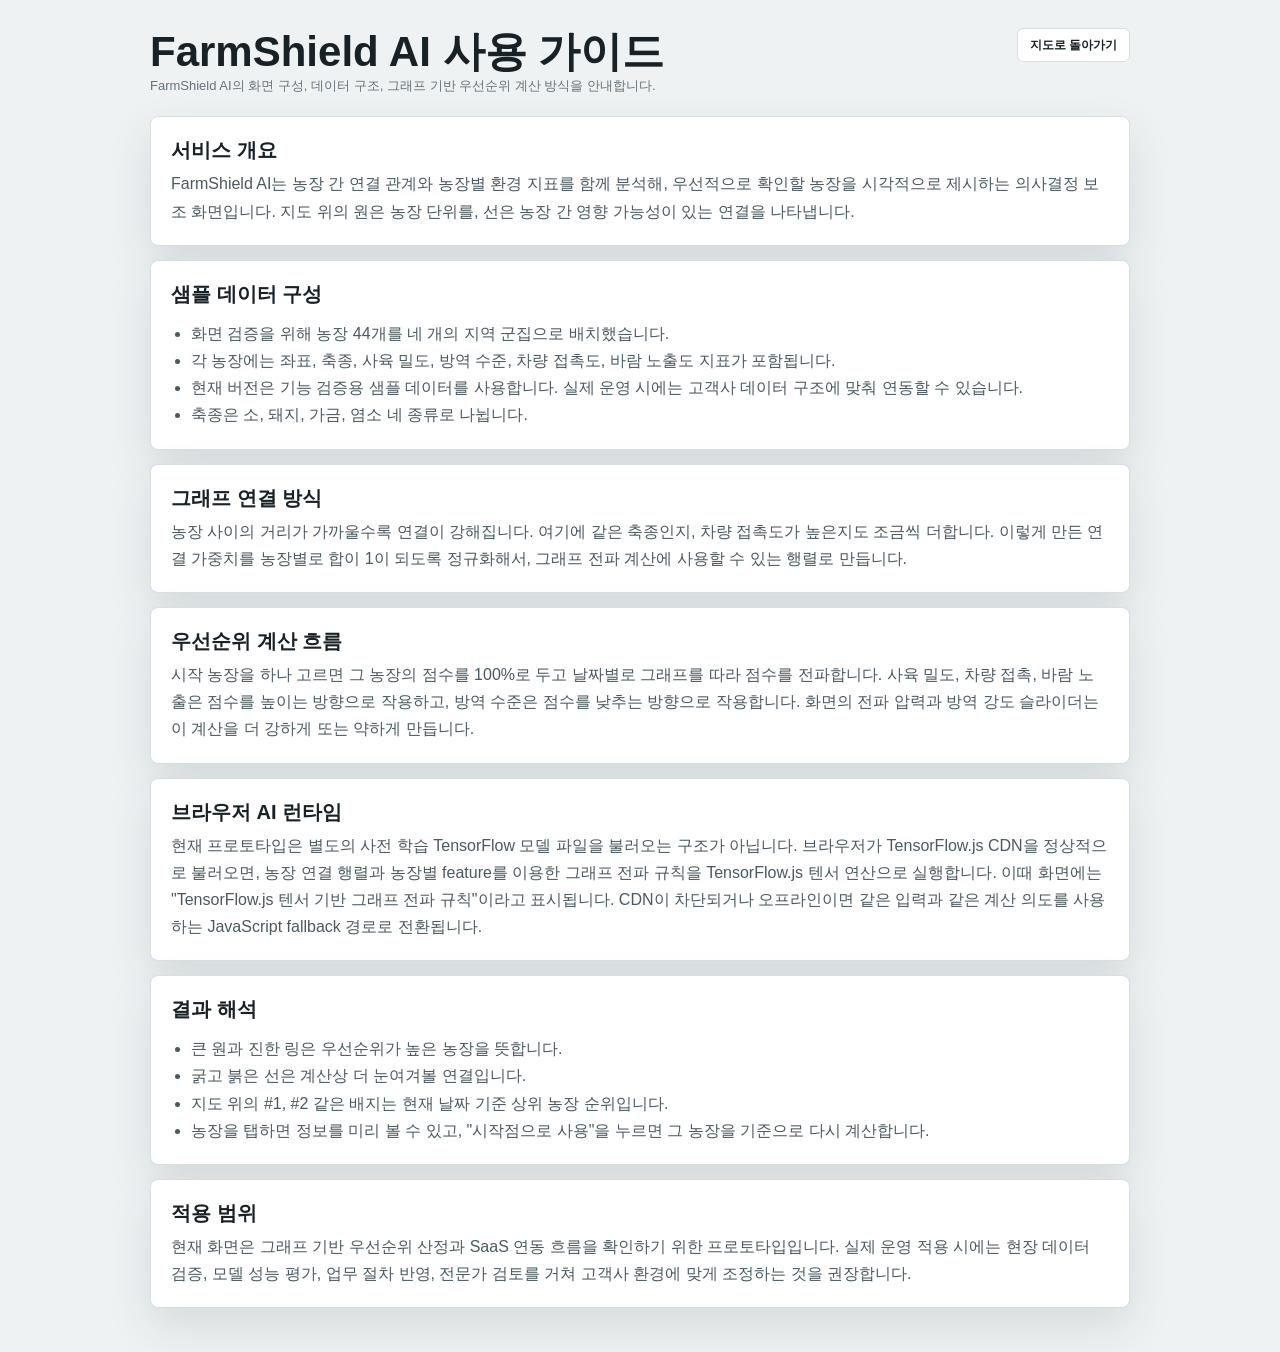
==== help.html @ 6f5e9ddd "Initial commit" ====
<!doctype html>
<html lang="ko">
  <head>
    <meta charset="UTF-8" />
    <meta name="viewport" content="width=device-width, initial-scale=1.0" />
    <title>FarmShield AI 도움말</title>
    <link rel="stylesheet" href="./styles.css" />
  </head>
  <body>
    <main class="help-shell">
      <header class="help-header">
        <div>
          <h1>FarmShield AI 사용 가이드</h1>
          <p class="note">FarmShield AI의 화면 구성, 데이터 구조, 그래프 기반 우선순위 계산 방식을 안내합니다.</p>
        </div>
        <a class="utility-link" href="./index.html">지도로 돌아가기</a>
      </header>

      <section class="help-grid">
        <article class="help-card">
          <h2>서비스 개요</h2>
          <p>
            FarmShield AI는 농장 간 연결 관계와 농장별 환경 지표를 함께 분석해, 우선적으로 확인할
            농장을 시각적으로 제시하는 의사결정 보조 화면입니다. 지도 위의 원은 농장 단위를, 선은 농장
            간 영향 가능성이 있는 연결을 나타냅니다.
          </p>
        </article>

        <article class="help-card">
          <h2>샘플 데이터 구성</h2>
          <ul>
            <li>화면 검증을 위해 농장 44개를 네 개의 지역 군집으로 배치했습니다.</li>
            <li>각 농장에는 좌표, 축종, 사육 밀도, 방역 수준, 차량 접촉도, 바람 노출도 지표가 포함됩니다.</li>
            <li>현재 버전은 기능 검증용 샘플 데이터를 사용합니다. 실제 운영 시에는 고객사 데이터 구조에 맞춰 연동할 수 있습니다.</li>
            <li>축종은 소, 돼지, 가금, 염소 네 종류로 나뉩니다.</li>
          </ul>
        </article>

        <article class="help-card">
          <h2>그래프 연결 방식</h2>
          <p>
            농장 사이의 거리가 가까울수록 연결이 강해집니다. 여기에 같은 축종인지, 차량 접촉도가 높은지도
            조금씩 더합니다. 이렇게 만든 연결 가중치를 농장별로 합이 1이 되도록 정규화해서, 그래프 전파 계산에
            사용할 수 있는 행렬로 만듭니다.
          </p>
        </article>

        <article class="help-card">
          <h2>우선순위 계산 흐름</h2>
          <p>
            시작 농장을 하나 고르면 그 농장의 점수를 100%로 두고 날짜별로 그래프를 따라 점수를 전파합니다.
            사육 밀도, 차량 접촉, 바람 노출은 점수를 높이는 방향으로 작용하고, 방역 수준은 점수를 낮추는
            방향으로 작용합니다. 화면의 전파 압력과 방역 강도 슬라이더는 이 계산을 더 강하게 또는 약하게
            만듭니다.
          </p>
        </article>

        <article class="help-card">
          <h2>브라우저 AI 런타임</h2>
          <p>
            현재 프로토타입은 별도의 사전 학습 TensorFlow 모델 파일을 불러오는 구조가 아닙니다. 브라우저가
            TensorFlow.js CDN을 정상적으로 불러오면, 농장 연결 행렬과 농장별 feature를 이용한 그래프 전파
            규칙을 TensorFlow.js 텐서 연산으로 실행합니다. 이때 화면에는 "TensorFlow.js 텐서 기반 그래프
            전파 규칙"이라고 표시됩니다. CDN이 차단되거나 오프라인이면 같은 입력과 같은 계산 의도를 사용하는
            JavaScript fallback 경로로 전환됩니다.
          </p>
        </article>

        <article class="help-card">
          <h2>결과 해석</h2>
          <ul>
            <li>큰 원과 진한 링은 우선순위가 높은 농장을 뜻합니다.</li>
            <li>굵고 붉은 선은 계산상 더 눈여겨볼 연결입니다.</li>
            <li>지도 위의 #1, #2 같은 배지는 현재 날짜 기준 상위 농장 순위입니다.</li>
            <li>농장을 탭하면 정보를 미리 볼 수 있고, "시작점으로 사용"을 누르면 그 농장을 기준으로 다시 계산합니다.</li>
          </ul>
        </article>

        <article class="help-card">
          <h2>적용 범위</h2>
          <p>
            현재 화면은 그래프 기반 우선순위 산정과 SaaS 연동 흐름을 확인하기 위한 프로토타입입니다.
            실제 운영 적용 시에는 현장 데이터 검증, 모델 성능 평가, 업무 절차 반영, 전문가 검토를 거쳐
            고객사 환경에 맞게 조정하는 것을 권장합니다.
          </p>
        </article>
      </section>
    </main>
  </body>
</html>
---- styles.css ----
:root {
  --bg: #eef2f3;
  --ink: #172126;
  --muted: #66727a;
  --line: #d8e0df;
  --panel: #ffffff;
  --accent: #167b68;
  --accent-2: #f4b841;
  --danger: #d94b3d;
  --watch: #f0a429;
  --safe: #4b9a74;
  --infected: #1f2528;
  --shadow: 0 18px 45px rgba(34, 52, 59, 0.12);
}

* {
  box-sizing: border-box;
}

body {
  margin: 0;
  min-height: 100vh;
  background: var(--bg);
  color: var(--ink);
  font-family: Arial, "Noto Sans KR", sans-serif;
}

button,
input,
select {
  font: inherit;
}

.shell {
  display: grid;
  grid-template-columns: 280px 1fr;
  min-height: 100vh;
}

.sidebar {
  position: sticky;
  top: 0;
  height: 100vh;
  display: flex;
  flex-direction: column;
  gap: 18px;
  padding: 24px;
  background: #f8faf9;
  border-right: 1px solid var(--line);
}

.brand {
  display: flex;
  align-items: center;
  gap: 12px;
  min-height: 58px;
}

.brand-mark {
  display: grid;
  place-items: center;
  width: 44px;
  height: 44px;
  border-radius: 8px;
  background: var(--accent);
  color: #fff;
  font-weight: 800;
}

h1,
h2,
p {
  margin: 0;
}

h1 {
  font-size: 20px;
  line-height: 1.15;
}

h2 {
  font-size: 24px;
  margin-bottom: 6px;
}

.brand p,
.topbar p,
.note,
.muted {
  color: var(--muted);
  font-size: 13px;
  line-height: 1.55;
}

.panel {
  background: var(--panel);
  border: 1px solid var(--line);
  border-radius: 8px;
  padding: 16px;
  box-shadow: 0 10px 25px rgba(42, 58, 61, 0.06);
}

.panel-title {
  display: flex;
  align-items: center;
  justify-content: space-between;
  gap: 12px;
  margin-bottom: 14px;
  font-size: 15px;
  font-weight: 700;
}

.compact {
  margin-top: auto;
}

.scenario-board {
  margin-bottom: 16px;
  padding: 14px 16px 16px;
}

.scenario-board .panel-title {
  margin-bottom: 10px;
}

.control-grid {
  display: grid;
  grid-template-columns: minmax(150px, 0.75fr) repeat(3, minmax(150px, 1fr));
  gap: 12px;
  align-items: end;
}

label {
  display: grid;
  gap: 8px;
  margin-top: 0;
  color: #334047;
  font-size: 13px;
  font-weight: 700;
}

select,
input[type="range"] {
  width: 100%;
}

select {
  min-height: 38px;
  border: 1px solid var(--line);
  border-radius: 6px;
  padding: 0 10px;
  background: #fff;
  color: var(--ink);
}

output {
  justify-self: end;
  color: var(--muted);
  font-size: 12px;
  font-weight: 700;
}

button {
  min-height: 38px;
  border: 1px solid var(--line);
  border-radius: 6px;
  background: #fff;
  color: var(--ink);
  cursor: pointer;
}

button:hover {
  border-color: #a9b9b6;
}

.primary {
  border-color: var(--accent);
  background: var(--accent);
  color: #fff;
  font-weight: 800;
}

.icon-btn {
  display: grid;
  place-items: center;
  width: 34px;
  min-height: 34px;
  padding: 0;
  font-size: 18px;
  line-height: 1;
}

.scenario-reset {
  min-height: 34px;
  padding: 0 10px;
  border-radius: 6px;
  font-size: 12px;
  font-weight: 800;
  white-space: nowrap;
}

.badge {
  border-radius: 999px;
  background: #e5f3ef;
  color: var(--accent);
  padding: 5px 9px;
  font-size: 11px;
  font-weight: 800;
}

.badge.running {
  background: #fff4d8;
  color: #8b5f00;
}

.badge.done {
  background: #e5f3ef;
  color: var(--accent);
}

.model-detail {
  min-height: 42px;
  margin-bottom: 12px;
  border: 1px solid #dbe6e3;
  border-radius: 6px;
  background: #f4f8f6;
  padding: 10px;
  color: #334047;
  font-size: 13px;
  line-height: 1.45;
}

.workspace {
  display: flex;
  flex-direction: column;
  min-width: 0;
  padding: 24px;
}

.topbar {
  position: relative;
  display: flex;
  align-items: center;
  justify-content: space-between;
  gap: 20px;
  margin-bottom: 20px;
}

.utility-actions {
  position: fixed;
  top: 24px;
  right: 24px;
  z-index: 20;
  display: flex;
  justify-content: flex-end;
  gap: 8px;
}

.utility-link {
  display: inline-grid;
  place-items: center;
  min-height: 34px;
  border: 1px solid var(--line);
  border-radius: 6px;
  background: #fff;
  color: var(--ink);
  padding: 0 12px;
  font-size: 12px;
  font-weight: 800;
  text-decoration: none;
}

.utility-link:hover {
  border-color: #a9b9b6;
}

.status-strip {
  display: grid;
  grid-template-columns: repeat(3, minmax(105px, 1fr));
  gap: 10px;
}

.status-strip div {
  min-height: 62px;
  border: 1px solid var(--line);
  border-radius: 8px;
  background: #fff;
  padding: 10px 12px;
}

.status-strip strong {
  display: block;
  font-size: 22px;
}

.status-strip span {
  color: var(--muted);
  font-size: 12px;
}

.content-grid {
  display: grid;
  grid-template-columns: minmax(520px, 1fr) 420px;
  gap: 20px;
  align-items: start;
  min-height: 0;
}

.map-panel {
  position: relative;
  overflow: hidden;
  width: 100%;
  aspect-ratio: 980 / 620;
  border: 1px solid var(--line);
  border-radius: 8px;
  background: #dfe9e6;
  box-shadow: var(--shadow);
}

canvas {
  display: block;
  width: 100%;
  height: 100%;
  aspect-ratio: 980 / 620;
}

.legend {
  position: absolute;
  left: 16px;
  bottom: 16px;
  display: flex;
  flex-wrap: wrap;
  gap: 10px;
  border: 1px solid rgba(255, 255, 255, 0.7);
  border-radius: 8px;
  background: rgba(255, 255, 255, 0.86);
  padding: 10px;
  font-size: 12px;
  font-weight: 700;
}

.legend span {
  display: inline-flex;
  align-items: center;
  gap: 6px;
}

.legend i {
  width: 12px;
  height: 12px;
  border-radius: 50%;
}

.safe { background: var(--safe); }
.watch { background: var(--watch); }
.danger { background: var(--danger); }
.infected,
.source { background: var(--infected); }

.farm-tooltip {
  position: absolute;
  z-index: 2;
  width: 176px;
  border: 1px solid rgba(23, 33, 38, 0.14);
  border-radius: 8px;
  background: rgba(255, 255, 255, 0.96);
  box-shadow: 0 12px 28px rgba(23, 33, 38, 0.16);
  padding: 10px;
  color: var(--ink);
  pointer-events: auto;
}

.farm-tooltip strong,
.farm-tooltip span,
.farm-tooltip small {
  display: block;
}

.farm-tooltip strong {
  font-size: 13px;
}

.farm-tooltip span {
  margin-top: 4px;
  color: var(--muted);
  font-size: 12px;
  font-weight: 700;
}

.farm-tooltip small {
  margin-top: 6px;
  color: #4a5960;
  font-size: 11px;
  line-height: 1.35;
}

.farm-tooltip button {
  width: 100%;
  min-height: 32px;
  margin-top: 9px;
  border-color: var(--accent);
  background: var(--accent);
  color: #fff;
  font-size: 12px;
  font-weight: 800;
}

.side-stack {
  display: grid;
  grid-template-rows: minmax(320px, 0.8fr) minmax(250px, 0.7fr);
  gap: 20px;
  min-height: 620px;
}

.table-panel,
.api-panel {
  min-height: 0;
  overflow: hidden;
}

table {
  width: 100%;
  border-collapse: collapse;
  font-size: 13px;
}

th,
td {
  border-bottom: 1px solid #edf1f0;
  padding: 10px 6px;
  text-align: left;
}

th {
  color: var(--muted);
  font-size: 12px;
}

.risk-pill {
  display: inline-block;
  min-width: 52px;
  border-radius: 999px;
  padding: 5px 8px;
  color: #fff;
  text-align: center;
  font-weight: 800;
}

pre {
  height: calc(100% - 42px);
  overflow: auto;
  margin: 0;
  border-radius: 6px;
  background: #152024;
  color: #dce9e4;
  padding: 14px;
  font-size: 12px;
  line-height: 1.5;
}

@media (max-width: 1120px) {
  .shell {
    grid-template-columns: 1fr;
  }

  .sidebar {
    position: static;
    height: auto;
    border-right: 0;
    border-bottom: 1px solid var(--line);
  }

  .control-grid {
    grid-template-columns: repeat(2, minmax(220px, 1fr));
  }

  .content-grid,
  .topbar {
    grid-template-columns: 1fr;
    flex-direction: column;
    align-items: stretch;
  }

  .side-stack {
    grid-template-rows: auto auto;
  }
}

@media (max-width: 680px) {
  .workspace,
  .sidebar {
    padding: 16px;
  }

  .status-strip {
    grid-template-columns: 1fr;
  }

  .control-grid {
    grid-template-columns: 1fr;
  }

  .utility-actions {
    position: static;
    justify-content: flex-start;
    margin-bottom: 8px;
  }
}

.help-shell {
  width: min(980px, calc(100% - 32px));
  margin: 0 auto;
  padding: 28px 0 44px;
}

.help-header {
  display: flex;
  align-items: flex-start;
  justify-content: space-between;
  gap: 20px;
  margin-bottom: 20px;
}

.help-header h1 {
  font-size: clamp(28px, 5vw, 42px);
}

.help-grid {
  display: grid;
  gap: 14px;
}

.help-card {
  border: 1px solid var(--line);
  border-radius: 8px;
  background: var(--panel);
  box-shadow: var(--shadow);
  padding: 20px;
}

.help-card h2 {
  font-size: 20px;
}

.help-card p,
.help-card li {
  color: #4a5960;
  line-height: 1.7;
}

.help-card ul {
  margin: 12px 0 0;
  padding-left: 20px;
}
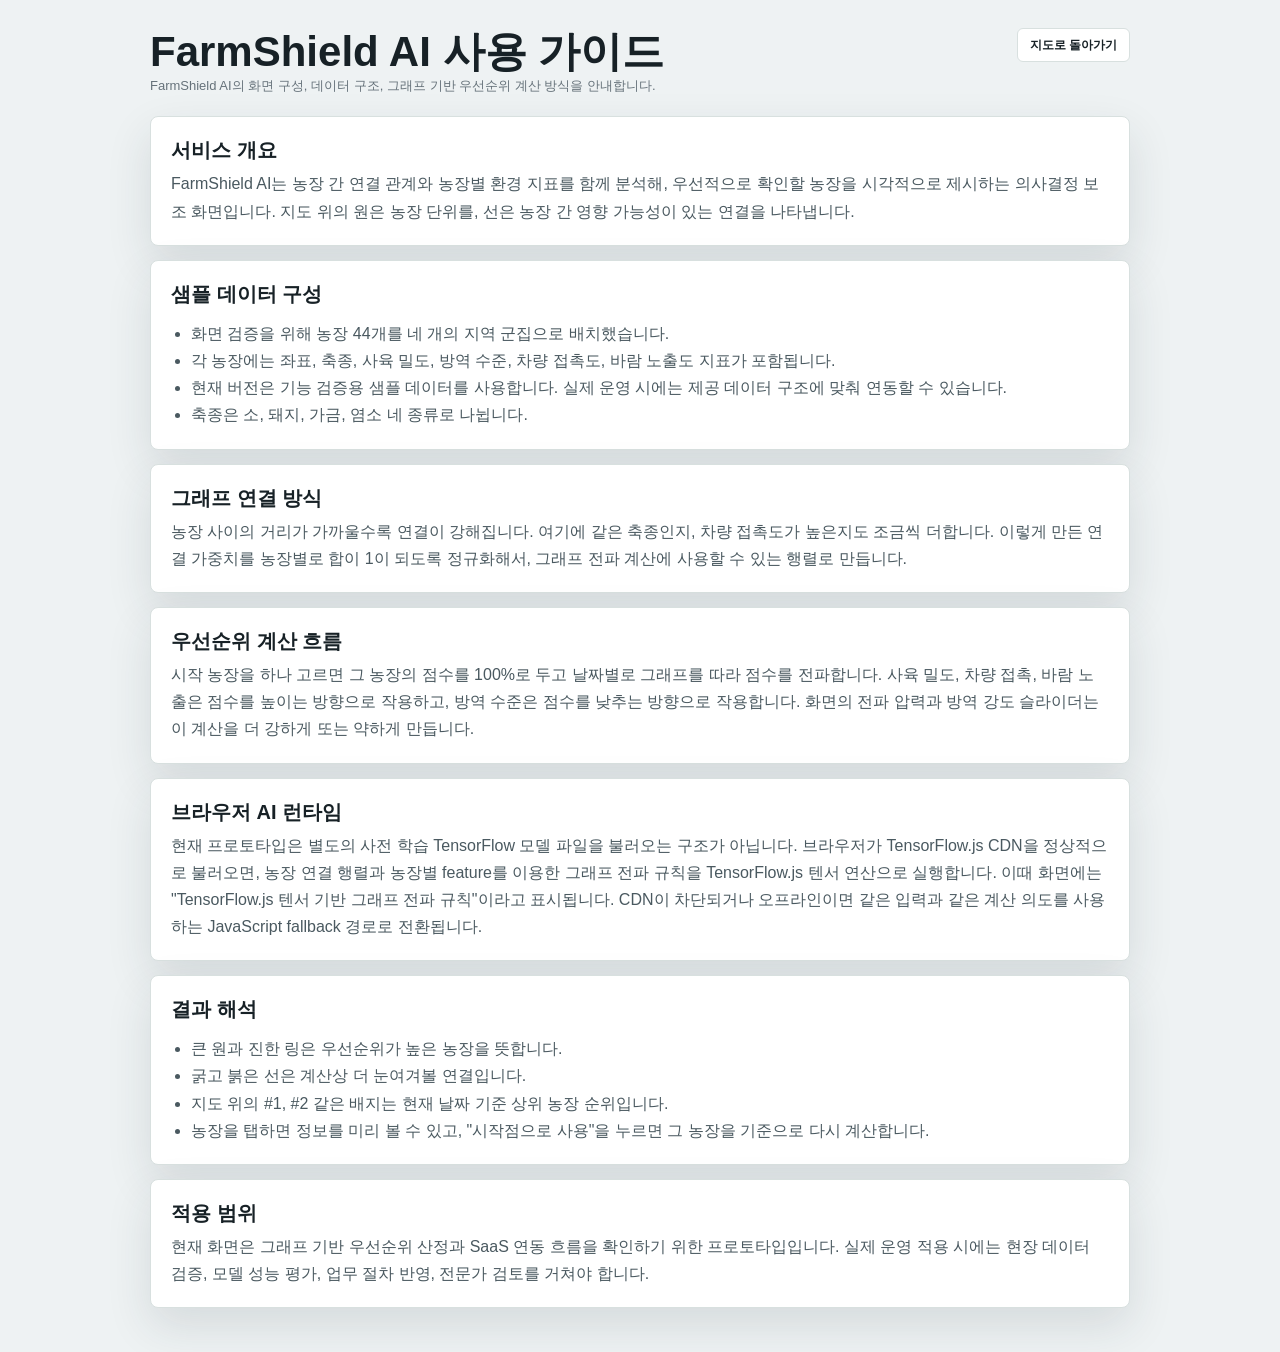
==== commit 275f58d6: "Refine external-facing copy" ====
--- a/help.html
+++ b/help.html
@@ -31,7 +31,7 @@
           <ul>
             <li>화면 검증을 위해 농장 44개를 네 개의 지역 군집으로 배치했습니다.</li>
             <li>각 농장에는 좌표, 축종, 사육 밀도, 방역 수준, 차량 접촉도, 바람 노출도 지표가 포함됩니다.</li>
-            <li>현재 버전은 기능 검증용 샘플 데이터를 사용합니다. 실제 운영 시에는 고객사 데이터 구조에 맞춰 연동할 수 있습니다.</li>
+            <li>현재 버전은 기능 검증용 샘플 데이터를 사용합니다. 실제 운영 시에는 제공 데이터 구조에 맞춰 연동할 수 있습니다.</li>
             <li>축종은 소, 돼지, 가금, 염소 네 종류로 나뉩니다.</li>
           </ul>
         </article>
@@ -80,8 +80,7 @@
           <h2>적용 범위</h2>
           <p>
             현재 화면은 그래프 기반 우선순위 산정과 SaaS 연동 흐름을 확인하기 위한 프로토타입입니다.
-            실제 운영 적용 시에는 현장 데이터 검증, 모델 성능 평가, 업무 절차 반영, 전문가 검토를 거쳐
-            고객사 환경에 맞게 조정하는 것을 권장합니다.
+            실제 운영 적용 시에는 현장 데이터 검증, 모델 성능 평가, 업무 절차 반영, 전문가 검토를 거쳐야 합니다.
           </p>
         </article>
       </section>
